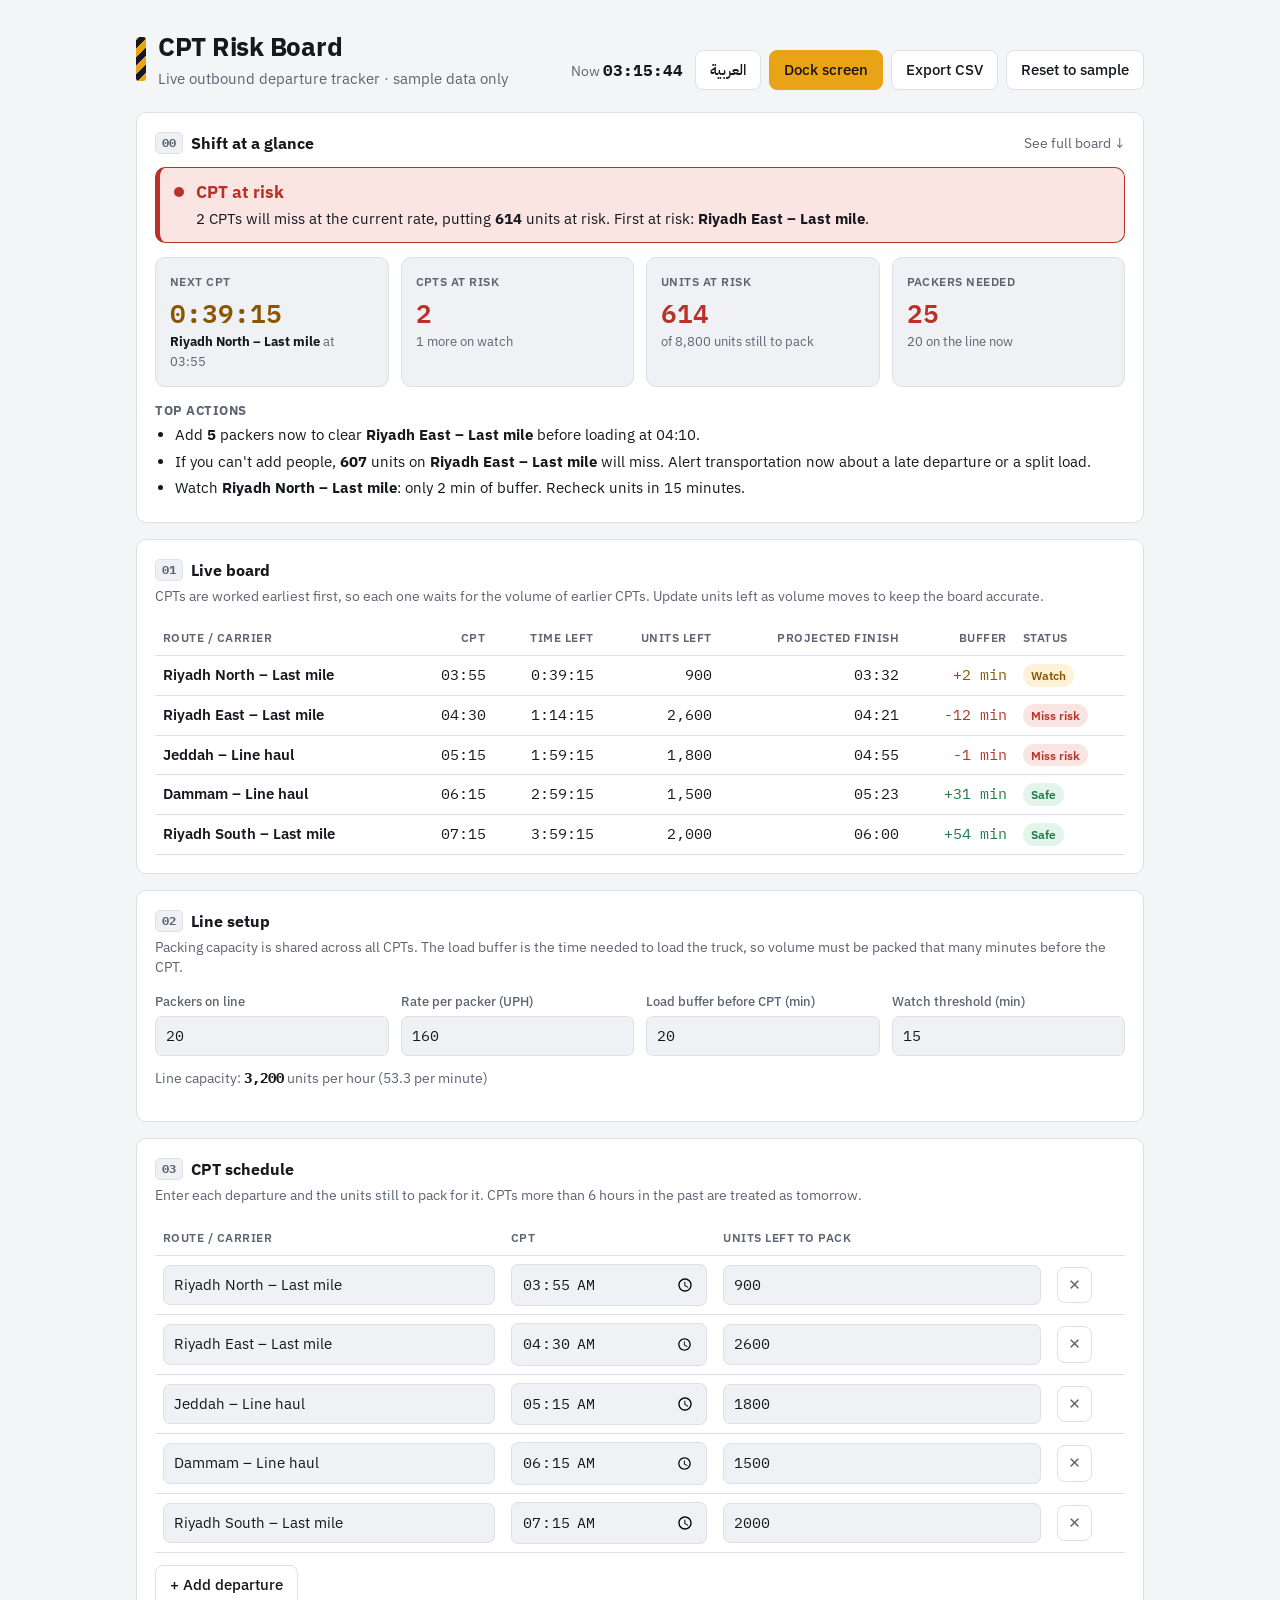
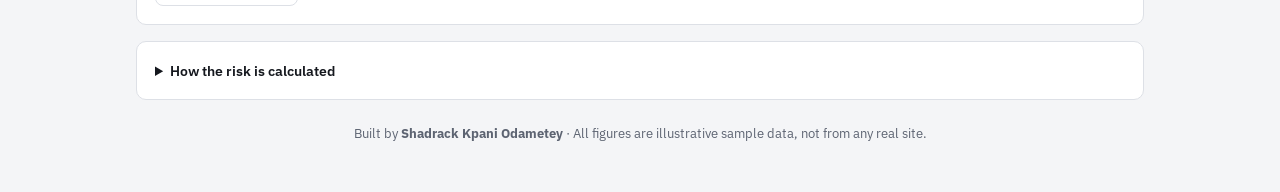
==== index.html @ 5090c0c6 "first commit" ====
<!doctype html>
<html lang="en" dir="ltr">
<head>
<meta charset="utf-8">
<meta name="viewport" content="width=device-width, initial-scale=1">
<title>CPT Risk Board</title>
<meta name="description" content="Live outbound departure tracker in English and Arabic: shows which CPTs (critical pull times) will be met at the current pack rate, how many units are at risk, and how many packers are needed.">
<link rel="preconnect" href="https://fonts.googleapis.com">
<link rel="preconnect" href="https://fonts.gstatic.com" crossorigin>
<link href="https://fonts.googleapis.com/css2?family=IBM+Plex+Mono:wght@500;600&family=IBM+Plex+Sans:wght@400;500;600;700&family=IBM+Plex+Sans+Arabic:wght@400;500;600;700&display=swap" rel="stylesheet">
<link rel="stylesheet" href="css/style.css">
</head>
<body>
<div class="wrap" id="main">
  <header>
    <div class="brand">
      <div class="stripe" aria-hidden="true"></div>
      <div>
        <h1 data-i18n="title">CPT Risk Board</h1>
        <p class="sub"><span data-i18n="subtitle">Live outbound departure tracker · sample data only</span></p>
      </div>
    </div>
    <div class="actions">
      <div class="clock" aria-live="off"><span data-i18n="clockLabel">Now</span> <b id="clock">--:--:--</b></div>
      <button id="langBtn" class="lang" lang="ar">العربية</button>
      <button id="dockBtn" class="primary" data-i18n="dock">Dock screen</button>
      <button id="exportCsv" data-i18n="exportCsv">Export CSV</button>
      <button id="resetBtn" data-i18n="reset">Reset to sample</button>
    </div>
  </header>

  <section class="overview">
    <div class="ov-head">
      <h2><span class="num">00</span><span data-i18n="s0">Shift at a glance</span></h2>
      <a href="#board" class="see-plan" data-i18n="seeBoard">See full board ↓</a>
    </div>
    <div class="verdict" id="verdict"></div>
    <div class="cards" id="cards"></div>
    <div class="actions-box" id="topActions"></div>
  </section>

  <section id="board">
    <h2><span class="num">01</span><span data-i18n="s1">Live board</span></h2>
    <p class="hint" data-i18n="s1hint">CPTs are worked earliest first.</p>
    <div class="table-scroll">
      <table>
        <thead><tr>
          <th data-i18n="thRoute">Route / carrier</th>
          <th class="n" data-i18n="thCpt">CPT</th>
          <th class="n" data-i18n="thLeft">Time left</th>
          <th class="n" data-i18n="thUnits">Units left</th>
          <th class="n" data-i18n="thFinish">Projected finish</th>
          <th class="n" data-i18n="thBuffer">Buffer</th>
          <th data-i18n="thStatus">Status</th>
        </tr></thead>
        <tbody id="boardRows"></tbody>
      </table>
    </div>
  </section>

  <section>
    <h2><span class="num">02</span><span data-i18n="s2">Line setup</span></h2>
    <p class="hint" data-i18n="s2hint">Packing capacity shared across all CPTs.</p>
    <div class="grid">
      <div><label for="packers" data-i18n="packers">Packers on line</label><input id="packers" type="number" min="0" step="1"></div>
      <div><label for="rate" data-i18n="rate">Rate per packer (UPH)</label><input id="rate" type="number" min="0" step="5"></div>
      <div><label for="loadBuf" data-i18n="loadBuf">Load buffer before CPT (min)</label><input id="loadBuf" type="number" min="0" step="5"></div>
      <div><label for="watchMin" data-i18n="watchMin">Watch threshold (min)</label><input id="watchMin" type="number" min="0" step="5"></div>
    </div>
    <p class="derived" id="capLine"></p>
  </section>

  <section>
    <h2><span class="num">03</span><span data-i18n="s3">CPT schedule</span></h2>
    <p class="hint" data-i18n="s3hint">Enter each departure and the units still to pack for it.</p>
    <div class="table-scroll">
      <table class="edit">
        <thead><tr><th data-i18n="thRoute">Route / carrier</th><th data-i18n="thCpt">CPT</th><th data-i18n="thUnitsEdit">Units left to pack</th><th></th></tr></thead>
        <tbody id="schedRows"></tbody>
      </table>
    </div>
    <button id="addCpt" class="add" data-i18n="addCpt">+ Add departure</button>
  </section>

  <section>
    <details>
      <summary data-i18n="howTitle">How the risk is calculated</summary>
      <ol data-i18n-html="howList"></ol>
    </details>
  </section>

  <footer><span data-i18n="builtBy">Built by</span> <b class="author">Shadrack Kpani Odametey</b> · <span data-i18n="footerNote">All figures are illustrative sample data, not from any real site.</span></footer>
</div>

<div id="dock" class="dock" hidden>
  <div class="dock-head">
    <div class="dock-title"><span class="stripe" aria-hidden="true"></span><span data-i18n="title">CPT Risk Board</span></div>
    <div class="dock-summary" id="dockSummary"></div>
    <div class="dock-clock" id="dockClock">--:--</div>
    <button id="exitDock" data-i18n="exitDock">Exit dock screen</button>
  </div>
  <div class="tiles" id="tiles"></div>
</div>

<script src="js/i18n.js" defer></script>
<script src="js/app.js" defer></script>
</body>
</html>
---- css/style.css ----
:root{
  --bg:#f4f5f7; --surface:#ffffff; --surface-2:#f0f1f4; --text:#15181e; --muted:#5d6472; --border:#dde0e6;
  --accent:#e8a317; --accent-ink:#1a1300;
  --ok:#1f7a45; --ok-bg:#e3f4ea; --warn:#8a5700; --warn-bg:#fdf1d8; --bad:#b8322a; --bad-bg:#fbe5e3;
  --radius:10px;
}
@media (prefers-color-scheme: dark){
  :root:not([data-theme="light"]){
    --bg:#0f1115; --surface:#171a21; --surface-2:#1e222b; --text:#e8eaef; --muted:#9aa1ae; --border:#2a2f3a;
    --accent:#f2b230; --accent-ink:#1a1300;
    --ok:#4cc27f; --ok-bg:#15301f; --warn:#f2b230; --warn-bg:#352a10; --bad:#ff6b5e; --bad-bg:#3a1a17;
  }
}
:root[data-theme="dark"]{
  --bg:#0f1115; --surface:#171a21; --surface-2:#1e222b; --text:#e8eaef; --muted:#9aa1ae; --border:#2a2f3a;
  --accent:#f2b230; --accent-ink:#1a1300;
  --ok:#4cc27f; --ok-bg:#15301f; --warn:#f2b230; --warn-bg:#352a10; --bad:#ff6b5e; --bad-bg:#3a1a17;
}
*{box-sizing:border-box}
html,body{margin:0}
body{background:var(--bg);color:var(--text);font-family:"IBM Plex Sans",system-ui,-apple-system,"Segoe UI",sans-serif;font-size:15px;line-height:1.5}
.wrap{max-width:1040px;margin:0 auto;padding:28px 16px 48px}
header{display:flex;flex-wrap:wrap;gap:12px;align-items:flex-end;justify-content:space-between;margin-bottom:22px}
.brand{display:flex;gap:12px;align-items:center}
.stripe{display:inline-block;flex:none;width:10px;height:44px;border-radius:3px;background:repeating-linear-gradient(-45deg,var(--accent) 0 6px,var(--text) 6px 12px)}
h1{font-size:1.6rem;margin:0;letter-spacing:-.01em}
.sub{color:var(--muted);margin:2px 0 0;font-size:.92rem}
.actions{display:flex;gap:8px;flex-wrap:wrap;align-items:center}
.clock{font-size:.86rem;color:var(--muted);padding-inline-end:4px}
.clock b{font-family:"IBM Plex Mono",monospace;color:var(--text);font-size:1rem}
button{font:inherit;cursor:pointer;border-radius:8px;border:1px solid var(--border);background:var(--surface);color:var(--text);padding:8px 14px;font-weight:500}
button:hover{border-color:var(--muted)}
button.primary{background:var(--accent);color:var(--accent-ink);border-color:var(--accent)}
button:focus-visible,input:focus-visible,a:focus-visible{outline:2px solid var(--accent);outline-offset:2px}
section{background:var(--surface);border:1px solid var(--border);border-radius:var(--radius);padding:18px;margin-bottom:16px}
h2{font-size:1rem;margin:0 0 4px;display:flex;align-items:center;gap:8px}
h2 .num{font-family:"IBM Plex Mono",monospace;font-size:.75rem;background:var(--surface-2);border:1px solid var(--border);border-radius:5px;padding:1px 6px;color:var(--muted)}
.hint{color:var(--muted);font-size:.86rem;margin:0 0 14px}
.grid{display:grid;grid-template-columns:repeat(auto-fit,minmax(180px,1fr));gap:12px}
label{display:block;font-size:.82rem;color:var(--muted);margin-bottom:4px;font-weight:500}
input{width:100%;font:inherit;font-family:"IBM Plex Mono",monospace;color:var(--text);background:var(--surface-2);border:1px solid var(--border);border-radius:7px;padding:8px 10px}
input[type=text]{font-family:"IBM Plex Sans",sans-serif}
input[type=number],input[type=time]{direction:ltr}
.derived{margin-top:12px;font-size:.88rem;color:var(--muted)}
.derived b{color:var(--text);font-family:"IBM Plex Mono",monospace}
.table-scroll{overflow-x:auto;-webkit-overflow-scrolling:touch}
table{width:100%;border-collapse:collapse;min-width:640px}
table.edit{min-width:520px}
th,td{text-align:start;padding:8px;border-bottom:1px solid var(--border);vertical-align:middle}
th{font-size:.78rem;text-transform:uppercase;letter-spacing:.04em;color:var(--muted);font-weight:600}
td.n,th.n{text-align:end}
td.n{font-family:"IBM Plex Mono",monospace;white-space:nowrap}
td.route{font-weight:600}
tr.past td{color:var(--muted)}
tr.past td.route{font-weight:500}
.icon-btn{padding:6px 10px;color:var(--muted)}
.add{margin-top:12px}
.pos{color:var(--ok)} .neg{color:var(--bad)} .tight{color:var(--warn)}

/* Badges */
.badge{display:inline-block;font-size:.78rem;font-weight:600;padding:2px 8px;border-radius:999px;white-space:nowrap}
.badge.ok{background:var(--ok-bg);color:var(--ok)} .badge.warn{background:var(--warn-bg);color:var(--warn)} .badge.bad{background:var(--bad-bg);color:var(--bad)}
.badge.muted{background:var(--surface-2);color:var(--muted);border:1px solid var(--border)}

/* Shift at a glance */
.ov-head{display:flex;justify-content:space-between;align-items:center;gap:12px;margin-bottom:12px}
.ov-head h2{margin:0}
.see-plan{color:var(--muted);font-size:.86rem;text-decoration:none;white-space:nowrap}
.see-plan:hover{color:var(--text);text-decoration:underline}
.verdict{display:flex;gap:12px;align-items:flex-start;border-radius:var(--radius);padding:12px 14px;margin-bottom:14px;border:1px solid var(--border);background:var(--surface-2);border-inline-start:5px solid var(--muted)}
.verdict .dot{flex:none;width:10px;height:10px;border-radius:50%;margin-top:7px;background:var(--muted)}
.verdict .vt{font-weight:700;font-size:1.05rem}
.verdict p{margin:2px 0 0}
.verdict .warn-line{margin-top:6px;color:var(--bad);font-size:.88rem}
.verdict.ok{background:var(--ok-bg);border-color:var(--ok)} .verdict.ok .dot{background:var(--ok)} .verdict.ok .vt{color:var(--ok)}
.verdict.warn{background:var(--warn-bg);border-color:var(--warn)} .verdict.warn .dot{background:var(--warn)} .verdict.warn .vt{color:var(--warn)}
.verdict.bad{background:var(--bad-bg);border-color:var(--bad)} .verdict.bad .dot{background:var(--bad)} .verdict.bad .vt{color:var(--bad)}
.cards{display:grid;grid-template-columns:repeat(auto-fit,minmax(200px,1fr));gap:12px}
.card{background:var(--surface-2);border:1px solid var(--border);border-radius:var(--radius);padding:14px}
.card .k{font-size:.78rem;color:var(--muted);text-transform:uppercase;letter-spacing:.04em;font-weight:600}
.card .v{font-family:"IBM Plex Mono",monospace;font-size:1.6rem;font-weight:600;margin-top:2px}
.card .s{font-size:.84rem;color:var(--muted)}
.card .s b{color:var(--text)}
.card.ok .v{color:var(--ok)} .card.bad .v{color:var(--bad)} .card.warn .v{color:var(--warn)}
.actions-box{margin-top:14px}
.actions-box:empty{display:none}
.actions-box h3{font-size:.82rem;text-transform:uppercase;letter-spacing:.04em;color:var(--muted);margin:0 0 4px}
.actions-box ul{margin:0;padding-inline-start:20px} .actions-box li{margin:4px 0}

details{font-size:.9rem}
summary{cursor:pointer;font-weight:600}
details ol{padding-inline-start:20px} details li{margin:6px 0}
footer{color:var(--muted);font-size:.82rem;text-align:center;margin-top:24px}

/* Dock screen: large tiles for a wall TV */
.dock{position:fixed;inset:0;z-index:10;background:var(--bg);overflow:auto;padding:20px}
.dock[hidden]{display:none}
body.docked{overflow:hidden}
body.docked #main{display:none}
.dock-head{display:flex;flex-wrap:wrap;align-items:center;gap:16px;margin-bottom:18px}
.dock-title{display:flex;align-items:center;gap:10px;font-size:1.4rem;font-weight:700}
.dock-title .stripe{height:32px;width:8px}
.dock-summary{flex:1;font-size:1.05rem;color:var(--muted)}
.dock-summary b{color:var(--text)}
.dock-clock{font-family:"IBM Plex Mono",monospace;font-size:2.2rem;font-weight:600}
.tiles{display:grid;grid-template-columns:repeat(auto-fill,minmax(280px,1fr));gap:16px}
.tile{border-radius:14px;padding:18px 20px;background:var(--surface);border:2px solid var(--border);border-inline-start-width:10px}
.tile .t-top{display:flex;justify-content:space-between;align-items:baseline;gap:10px}
.tile .t-name{font-size:1.25rem;font-weight:700;line-height:1.25}
.tile .t-cpt{font-family:"IBM Plex Mono",monospace;font-size:1.1rem;color:var(--muted)}
.tile .t-count{font-family:"IBM Plex Mono",monospace;font-size:3rem;font-weight:600;line-height:1.1;margin:10px 0 6px}
.tile .t-meta{display:flex;justify-content:space-between;gap:10px;font-size:1rem;color:var(--muted)}
.tile .t-meta b{color:var(--text);font-family:"IBM Plex Mono",monospace}
.tile .badge{font-size:1rem;padding:4px 12px;margin-top:10px}
.tile.ok{border-color:var(--ok)} .tile.warn{border-color:var(--warn)} .tile.bad{border-color:var(--bad);background:var(--bad-bg)}
.tile.bad .t-count{color:var(--bad)}
.tile.muted{opacity:.6}
.tile.bad .badge.bad{background:var(--bad);color:#fff}
.tile .t-meta b.neg{color:var(--bad)} .tile .t-meta b.tight{color:var(--warn)} .tile .t-meta b.pos{color:var(--ok)}

/* Arabic / right-to-left */
html[lang="ar"] body,html[lang="ar"] input[type=text]{font-family:"IBM Plex Sans Arabic","IBM Plex Sans",system-ui,"Segoe UI",Tahoma,sans-serif}
html[lang="ar"] th,html[lang="ar"] .card .k,html[lang="ar"] .actions-box h3{text-transform:none;letter-spacing:0}
html[lang="ar"] h1{letter-spacing:0}
html[lang="ar"] body{line-height:1.7}
html[dir="rtl"] input[type=number],html[dir="rtl"] input[type=time]{text-align:right}
.lang{font-family:"IBM Plex Sans Arabic","IBM Plex Sans",sans-serif}
html[lang="ar"] .lang{font-family:"IBM Plex Sans",sans-serif}

@media (max-width:600px){
  .dock-clock{font-size:1.6rem}
  .tile .t-count{font-size:2.4rem}
}
@media print{
  .actions,.add,.icon-btn,footer,.see-plan{display:none}
  body{background:#fff;color:#000}
  section{break-inside:avoid}
}
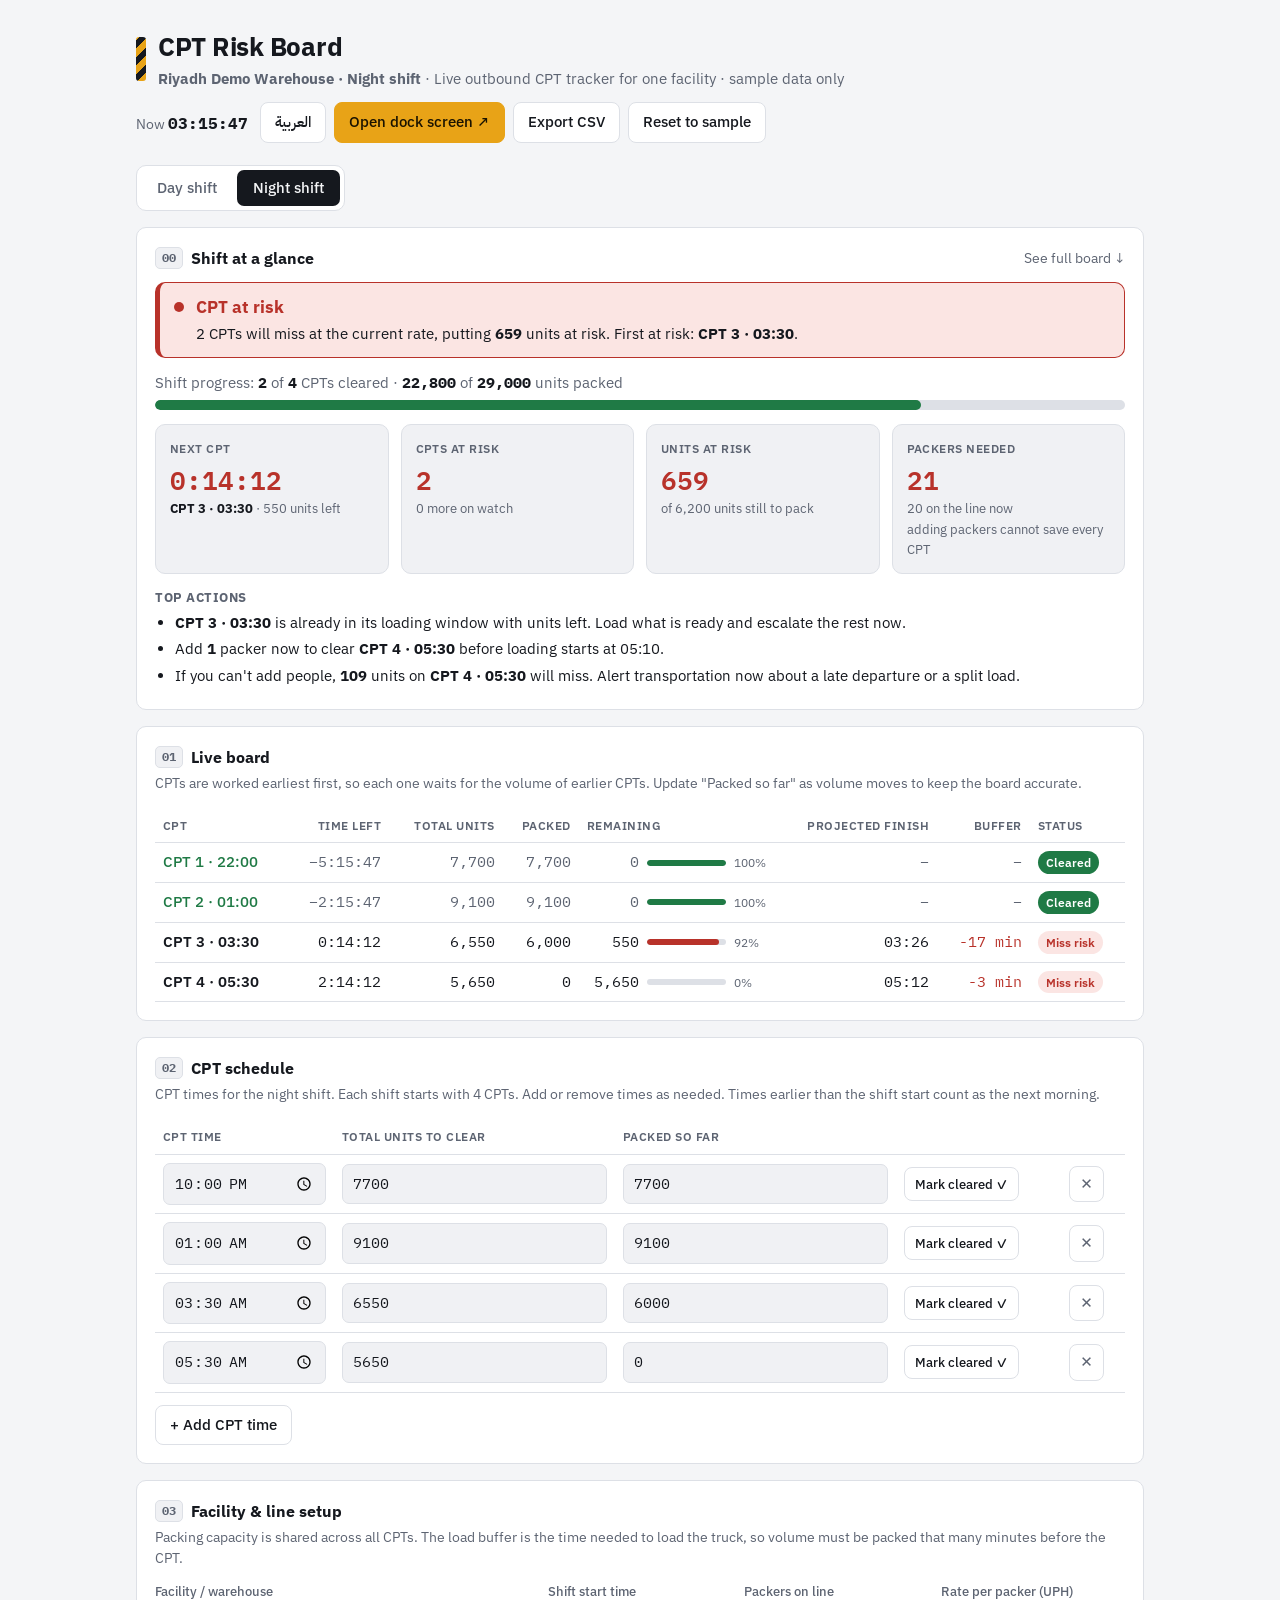
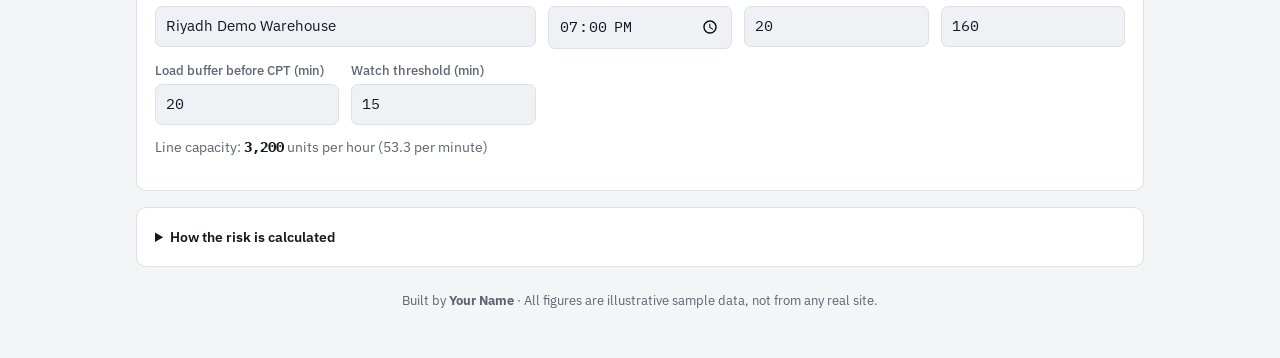
==== commit 76e1f42b: "added new changes" ====
--- a/index.html
+++ b/index.html
@@ -4,7 +4,7 @@
 <meta charset="utf-8">
 <meta name="viewport" content="width=device-width, initial-scale=1">
 <title>CPT Risk Board</title>
-<meta name="description" content="Live outbound departure tracker in English and Arabic: shows which CPTs (critical pull times) will be met at the current pack rate, how many units are at risk, and how many packers are needed.">
+<meta name="description" content="Live outbound CPT tracker for one warehouse, in English and Arabic: day and night shifts, units to clear per CPT, risk at the current pack rate, packers needed, and a dock screen that celebrates every cleared CPT.">
 <link rel="preconnect" href="https://fonts.googleapis.com">
 <link rel="preconnect" href="https://fonts.gstatic.com" crossorigin>
 <link href="https://fonts.googleapis.com/css2?family=IBM+Plex+Mono:wght@500;600&family=IBM+Plex+Sans:wght@400;500;600;700&family=IBM+Plex+Sans+Arabic:wght@400;500;600;700&display=swap" rel="stylesheet">
@@ -17,17 +17,22 @@
       <div class="stripe" aria-hidden="true"></div>
       <div>
         <h1 data-i18n="title">CPT Risk Board</h1>
-        <p class="sub"><span data-i18n="subtitle">Live outbound departure tracker · sample data only</span></p>
+        <p class="sub"><b id="facilityName"></b> · <span data-i18n="subtitle">Live outbound CPT tracker</span></p>
       </div>
     </div>
     <div class="actions">
-      <div class="clock" aria-live="off"><span data-i18n="clockLabel">Now</span> <b id="clock">--:--:--</b></div>
+      <div class="clock"><span data-i18n="clockLabel">Now</span> <b id="clock">--:--:--</b></div>
       <button id="langBtn" class="lang" lang="ar">العربية</button>
-      <button id="dockBtn" class="primary" data-i18n="dock">Dock screen</button>
+      <a id="dockLink" class="btn primary" href="dock.html" target="_blank" rel="noopener" data-i18n="dock">Open dock screen ↗</a>
       <button id="exportCsv" data-i18n="exportCsv">Export CSV</button>
       <button id="resetBtn" data-i18n="reset">Reset to sample</button>
     </div>
   </header>
+
+  <div class="shift-tabs" role="tablist">
+    <button role="tab" data-shift="day" data-i18n="shiftDay">Day shift</button>
+    <button role="tab" data-shift="night" data-i18n="shiftNight">Night shift</button>
+  </div>
 
   <section class="overview">
     <div class="ov-head">
@@ -35,20 +40,22 @@
       <a href="#board" class="see-plan" data-i18n="seeBoard">See full board ↓</a>
     </div>
     <div class="verdict" id="verdict"></div>
+    <div class="progress-line" id="progressLine"></div>
     <div class="cards" id="cards"></div>
     <div class="actions-box" id="topActions"></div>
   </section>
 
   <section id="board">
     <h2><span class="num">01</span><span data-i18n="s1">Live board</span></h2>
-    <p class="hint" data-i18n="s1hint">CPTs are worked earliest first.</p>
+    <p class="hint" data-i18n="s1hint"></p>
     <div class="table-scroll">
       <table>
         <thead><tr>
-          <th data-i18n="thRoute">Route / carrier</th>
-          <th class="n" data-i18n="thCpt">CPT</th>
+          <th data-i18n="thCpt">CPT</th>
           <th class="n" data-i18n="thLeft">Time left</th>
-          <th class="n" data-i18n="thUnits">Units left</th>
+          <th class="n" data-i18n="thTotal">Total units</th>
+          <th class="n" data-i18n="thPacked">Packed</th>
+          <th data-i18n="thRemain">Remaining</th>
           <th class="n" data-i18n="thFinish">Projected finish</th>
           <th class="n" data-i18n="thBuffer">Buffer</th>
           <th data-i18n="thStatus">Status</th>
@@ -59,9 +66,23 @@
   </section>
 
   <section>
-    <h2><span class="num">02</span><span data-i18n="s2">Line setup</span></h2>
-    <p class="hint" data-i18n="s2hint">Packing capacity shared across all CPTs.</p>
+    <h2><span class="num">02</span><span data-i18n="s3">CPT schedule</span></h2>
+    <p class="hint" id="schedHint"></p>
+    <div class="table-scroll">
+      <table class="edit">
+        <thead><tr><th data-i18n="thTime">CPT time</th><th data-i18n="thTotalEdit">Total units to clear</th><th data-i18n="thPackedEdit">Packed so far</th><th></th><th></th></tr></thead>
+        <tbody id="schedRows"></tbody>
+      </table>
+    </div>
+    <button id="addCpt" class="add" data-i18n="addCpt">+ Add CPT time</button>
+  </section>
+
+  <section>
+    <h2><span class="num">03</span><span data-i18n="s2">Facility & line setup</span></h2>
+    <p class="hint" data-i18n="s2hint"></p>
     <div class="grid">
+      <div class="wide"><label for="facility" data-i18n="facility">Facility / warehouse</label><input id="facility" type="text" dir="auto"></div>
+      <div><label for="shiftStart" data-i18n="shiftStart">Shift start time</label><input id="shiftStart" type="time"></div>
       <div><label for="packers" data-i18n="packers">Packers on line</label><input id="packers" type="number" min="0" step="1"></div>
       <div><label for="rate" data-i18n="rate">Rate per packer (UPH)</label><input id="rate" type="number" min="0" step="5"></div>
       <div><label for="loadBuf" data-i18n="loadBuf">Load buffer before CPT (min)</label><input id="loadBuf" type="number" min="0" step="5"></div>
@@ -71,38 +92,18 @@
   </section>
 
   <section>
-    <h2><span class="num">03</span><span data-i18n="s3">CPT schedule</span></h2>
-    <p class="hint" data-i18n="s3hint">Enter each departure and the units still to pack for it.</p>
-    <div class="table-scroll">
-      <table class="edit">
-        <thead><tr><th data-i18n="thRoute">Route / carrier</th><th data-i18n="thCpt">CPT</th><th data-i18n="thUnitsEdit">Units left to pack</th><th></th></tr></thead>
-        <tbody id="schedRows"></tbody>
-      </table>
-    </div>
-    <button id="addCpt" class="add" data-i18n="addCpt">+ Add departure</button>
-  </section>
-
-  <section>
     <details>
       <summary data-i18n="howTitle">How the risk is calculated</summary>
       <ol data-i18n-html="howList"></ol>
     </details>
   </section>
 
-  <footer><span data-i18n="builtBy">Built by</span> <b class="author">Shadrack Kpani Odametey</b> · <span data-i18n="footerNote">All figures are illustrative sample data, not from any real site.</span></footer>
-</div>
-
-<div id="dock" class="dock" hidden>
-  <div class="dock-head">
-    <div class="dock-title"><span class="stripe" aria-hidden="true"></span><span data-i18n="title">CPT Risk Board</span></div>
-    <div class="dock-summary" id="dockSummary"></div>
-    <div class="dock-clock" id="dockClock">--:--</div>
-    <button id="exitDock" data-i18n="exitDock">Exit dock screen</button>
-  </div>
-  <div class="tiles" id="tiles"></div>
+  <footer><span data-i18n="builtBy">Built by</span> <b class="author">Your Name</b> · <span data-i18n="footerNote">All figures are illustrative sample data, not from any real site.</span></footer>
 </div>
 
 <script src="js/i18n.js" defer></script>
+<script src="js/core.js" defer></script>
+<script src="js/celebrate.js" defer></script>
 <script src="js/app.js" defer></script>
 </body>
 </html>
--- a/css/style.css
+++ b/css/style.css
@@ -45,7 +45,7 @@
 .derived b{color:var(--text);font-family:"IBM Plex Mono",monospace}
 .table-scroll{overflow-x:auto;-webkit-overflow-scrolling:touch}
 table{width:100%;border-collapse:collapse;min-width:640px}
-table.edit{min-width:520px}
+table.edit{min-width:560px}
 th,td{text-align:start;padding:8px;border-bottom:1px solid var(--border);vertical-align:middle}
 th{font-size:.78rem;text-transform:uppercase;letter-spacing:.04em;color:var(--muted);font-weight:600}
 td.n,th.n{text-align:end}
@@ -92,31 +92,78 @@
 details ol{padding-inline-start:20px} details li{margin:6px 0}
 footer{color:var(--muted);font-size:.82rem;text-align:center;margin-top:24px}
 
-/* Dock screen: large tiles for a wall TV */
-.dock{position:fixed;inset:0;z-index:10;background:var(--bg);overflow:auto;padding:20px}
-.dock[hidden]{display:none}
-body.docked{overflow:hidden}
-body.docked #main{display:none}
-.dock-head{display:flex;flex-wrap:wrap;align-items:center;gap:16px;margin-bottom:18px}
-.dock-title{display:flex;align-items:center;gap:10px;font-size:1.4rem;font-weight:700}
-.dock-title .stripe{height:32px;width:8px}
-.dock-summary{flex:1;font-size:1.05rem;color:var(--muted)}
+/* Links styled as buttons */
+.btn{display:inline-block;font:inherit;font-weight:500;text-decoration:none;cursor:pointer;border-radius:8px;border:1px solid var(--border);background:var(--surface);color:var(--text);padding:8px 14px}
+.btn:hover{border-color:var(--muted)}
+.btn.primary{background:var(--accent);color:var(--accent-ink);border-color:var(--accent)}
+button.small{padding:6px 10px;font-size:.84rem;white-space:nowrap}
+.grid .wide{grid-column:span 2}
+@media (max-width:600px){ .grid .wide{grid-column:auto} }
+
+/* Day / night shift tabs */
+.shift-tabs{display:inline-flex;gap:4px;padding:4px;margin-bottom:16px;background:var(--surface);border:1px solid var(--border);border-radius:10px}
+.shift-tabs button{border:none;background:transparent;padding:7px 16px;border-radius:7px;color:var(--muted)}
+.shift-tabs button.active{background:var(--text);color:var(--bg)}
+
+/* Progress bars */
+.bar{display:block;height:8px;border-radius:999px;background:var(--border);overflow:hidden}
+.bar > span{display:block;height:100%;border-radius:999px;background:var(--muted);transition:width .4s ease}
+.bar.ok > span,.bar.done > span{background:var(--ok)} .bar.warn > span{background:var(--warn)} .bar.bad > span{background:var(--bad)}
+.bar.big{height:10px}
+.progress-line{margin:0 0 14px;font-size:.92rem;color:var(--muted)}
+.progress-line b{color:var(--text);font-family:"IBM Plex Mono",monospace}
+.progress-line .bar{margin-top:6px}
+.rem{display:flex;align-items:center;gap:8px;min-width:150px}
+.rem-n{font-family:"IBM Plex Mono",monospace;min-width:52px;text-align:end}
+.rem .bar{flex:1;min-width:50px;height:6px}
+.rem-p{font-size:.78rem;color:var(--muted);min-width:34px}
+tr.is-cleared td.route{color:var(--ok)}
+.badge.done{background:var(--ok);color:#fff}
+
+/* Dock screen page (opens in its own tab, built for a wall TV) */
+body.dock-page{padding:20px 24px 32px;min-height:100vh}
+.dock-head{display:flex;flex-wrap:wrap;align-items:center;gap:16px 24px;margin-bottom:14px}
+.dock-title{display:flex;align-items:center;gap:12px;flex:1;min-width:240px}
+.dock-title .stripe{height:46px;width:10px}
+.dock-facility{font-size:1.6rem;font-weight:700;line-height:1.2}
+.dock-sub{color:var(--muted);font-size:.95rem}
+.dock-clock{font-family:"IBM Plex Mono",monospace;font-size:2.6rem;font-weight:600}
+.dock-controls{display:flex;gap:8px;flex-wrap:wrap}
+.dock-strip{margin-bottom:18px}
+.dock-summary{font-size:1.2rem;color:var(--muted);margin-bottom:8px}
 .dock-summary b{color:var(--text)}
-.dock-clock{font-family:"IBM Plex Mono",monospace;font-size:2.2rem;font-weight:600}
-.tiles{display:grid;grid-template-columns:repeat(auto-fill,minmax(280px,1fr));gap:16px}
-.tile{border-radius:14px;padding:18px 20px;background:var(--surface);border:2px solid var(--border);border-inline-start-width:10px}
-.tile .t-top{display:flex;justify-content:space-between;align-items:baseline;gap:10px}
-.tile .t-name{font-size:1.25rem;font-weight:700;line-height:1.25}
-.tile .t-cpt{font-family:"IBM Plex Mono",monospace;font-size:1.1rem;color:var(--muted)}
-.tile .t-count{font-family:"IBM Plex Mono",monospace;font-size:3rem;font-weight:600;line-height:1.1;margin:10px 0 6px}
-.tile .t-meta{display:flex;justify-content:space-between;gap:10px;font-size:1rem;color:var(--muted)}
+.dock-empty{font-size:1.2rem;color:var(--muted)}
+.tiles{display:grid;grid-template-columns:repeat(auto-fill,minmax(300px,1fr));gap:18px}
+.tile{border-radius:16px;padding:20px 22px;background:var(--surface);border:2px solid var(--border);border-inline-start-width:12px;transition:background .3s}
+.tile .t-top{display:flex;justify-content:space-between;align-items:center;gap:10px}
+.tile .t-name{font-size:1.5rem;font-weight:700;line-height:1.25}
+.tile .t-count{font-family:"IBM Plex Mono",monospace;font-size:3.6rem;font-weight:600;line-height:1.1;margin:14px 0 12px}
+.tile .t-done{font-family:inherit;font-size:2.6rem;color:var(--ok)}
+.tile .bar{height:12px;margin-bottom:10px}
+.tile .t-meta{display:flex;justify-content:space-between;gap:10px;flex-wrap:wrap;font-size:1.05rem;color:var(--muted)}
 .tile .t-meta b{color:var(--text);font-family:"IBM Plex Mono",monospace}
-.tile .badge{font-size:1rem;padding:4px 12px;margin-top:10px}
+.tile .badge{font-size:1rem;padding:4px 12px}
 .tile.ok{border-color:var(--ok)} .tile.warn{border-color:var(--warn)} .tile.bad{border-color:var(--bad);background:var(--bad-bg)}
+.tile.done{border-color:var(--ok);background:var(--ok-bg)}
 .tile.bad .t-count{color:var(--bad)}
-.tile.muted{opacity:.6}
+.tile.muted,.tile.past{opacity:.6}
 .tile.bad .badge.bad{background:var(--bad);color:#fff}
 .tile .t-meta b.neg{color:var(--bad)} .tile .t-meta b.tight{color:var(--warn)} .tile .t-meta b.pos{color:var(--ok)}
+
+/* Celebration */
+.confetti-canvas{position:fixed;inset:0;width:100%;height:100%;pointer-events:none;z-index:60}
+.congrats{position:fixed;inset:0;z-index:55;display:flex;align-items:center;justify-content:center;padding:16px;background:rgba(10,12,16,.35);opacity:0;pointer-events:none;transition:opacity .3s}
+.congrats.show{opacity:1;pointer-events:auto;cursor:pointer}
+.congrats-card{background:var(--surface);color:var(--text);border:3px solid var(--ok);border-radius:20px;padding:28px 36px;text-align:center;max-width:560px;box-shadow:0 20px 60px rgba(0,0,0,.25);transform:scale(.85);transition:transform .35s cubic-bezier(.2,1.4,.4,1)}
+.congrats.show .congrats-card{transform:scale(1)}
+.congrats-emoji{font-size:3.4rem;line-height:1}
+.congrats-title{font-size:2rem;font-weight:700;color:var(--ok);margin:8px 0 6px}
+.congrats-card p{margin:4px 0;font-size:1.15rem}
+body.dock-page .congrats-card{max-width:760px;padding:40px 56px}
+body.dock-page .congrats-title{font-size:3rem}
+body.dock-page .congrats-card p{font-size:1.5rem}
+body.dock-page .congrats-emoji{font-size:5rem}
+@media (prefers-reduced-motion: reduce){ .congrats-card{transition:none;transform:none} }
 
 /* Arabic / right-to-left */
 html[lang="ar"] body,html[lang="ar"] input[type=text]{font-family:"IBM Plex Sans Arabic","IBM Plex Sans",system-ui,"Segoe UI",Tahoma,sans-serif}
@@ -128,8 +175,10 @@
 html[lang="ar"] .lang{font-family:"IBM Plex Sans",sans-serif}
 
 @media (max-width:600px){
-  .dock-clock{font-size:1.6rem}
-  .tile .t-count{font-size:2.4rem}
+  body.dock-page{padding:16px}
+  .dock-clock{font-size:1.8rem}
+  .tile .t-count{font-size:2.6rem}
+  .congrats-title,body.dock-page .congrats-title{font-size:1.6rem}
 }
 @media print{
   .actions,.add,.icon-btn,footer,.see-plan{display:none}
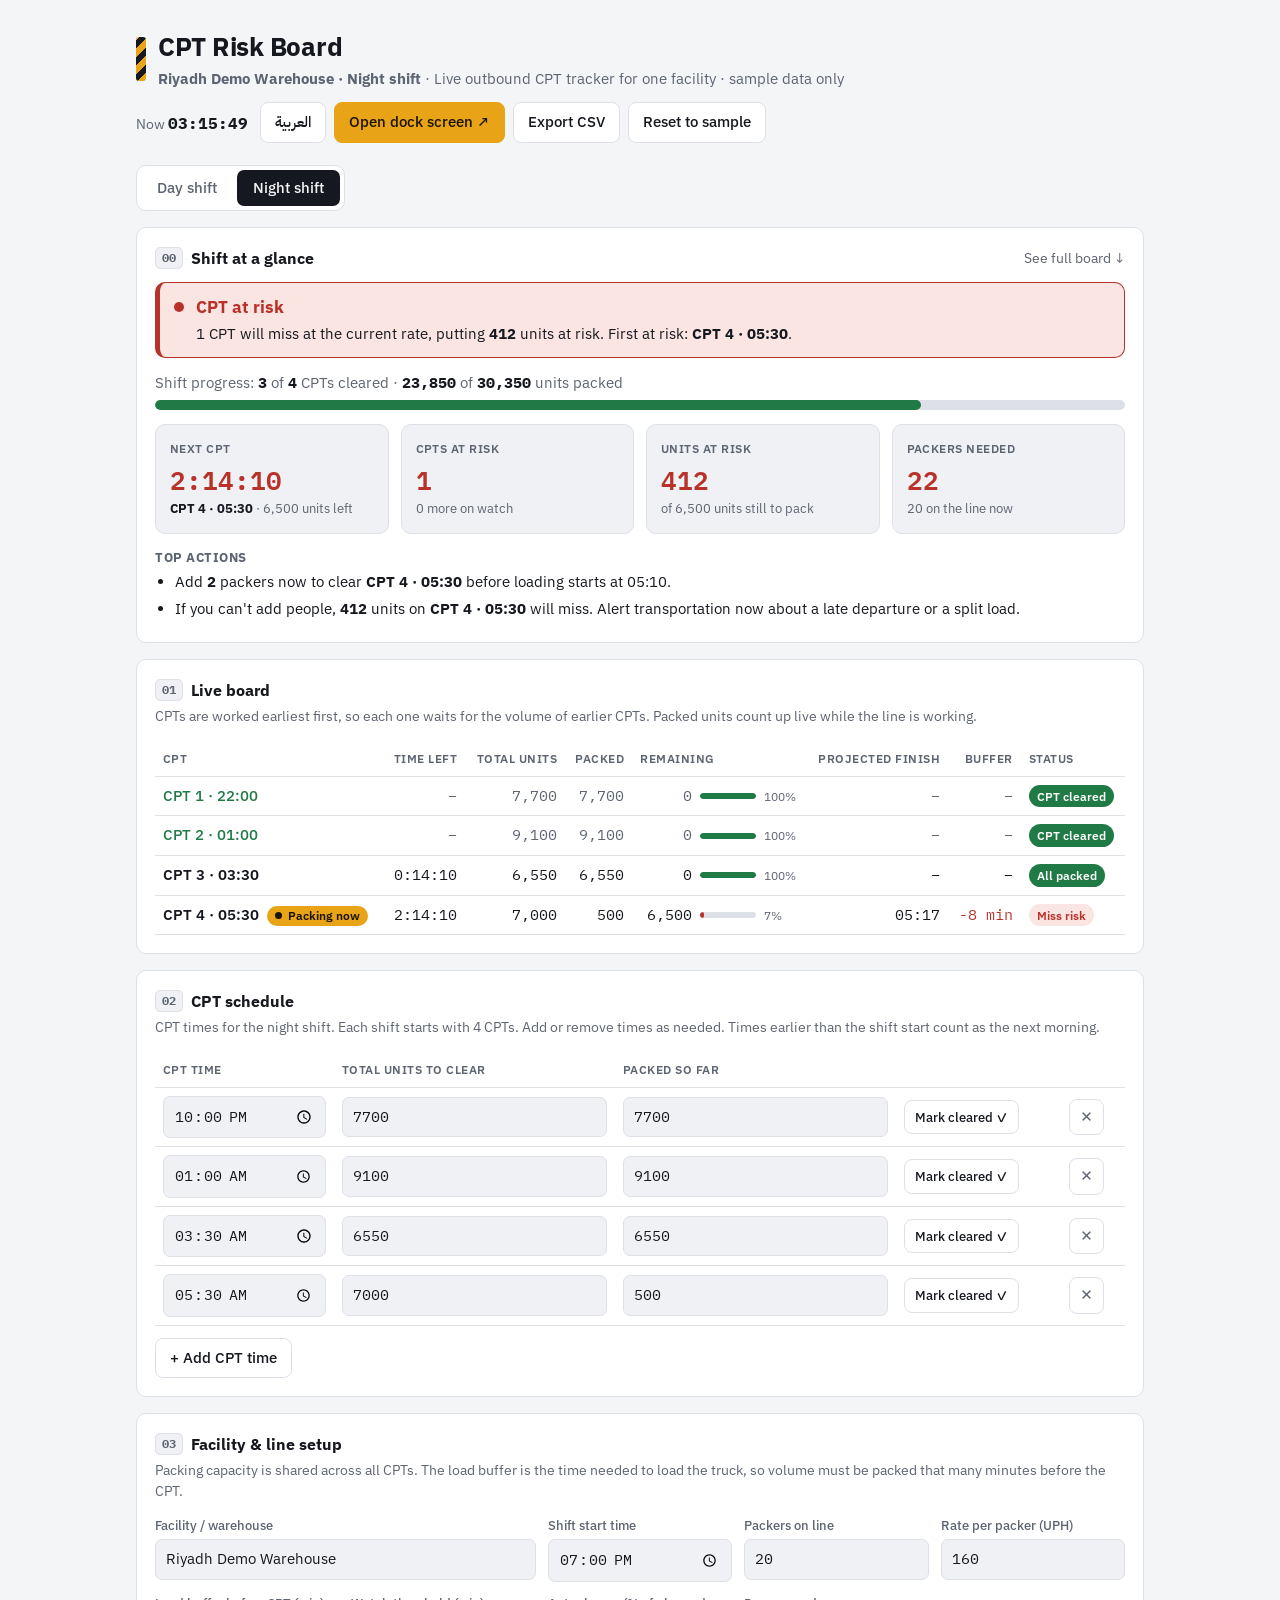
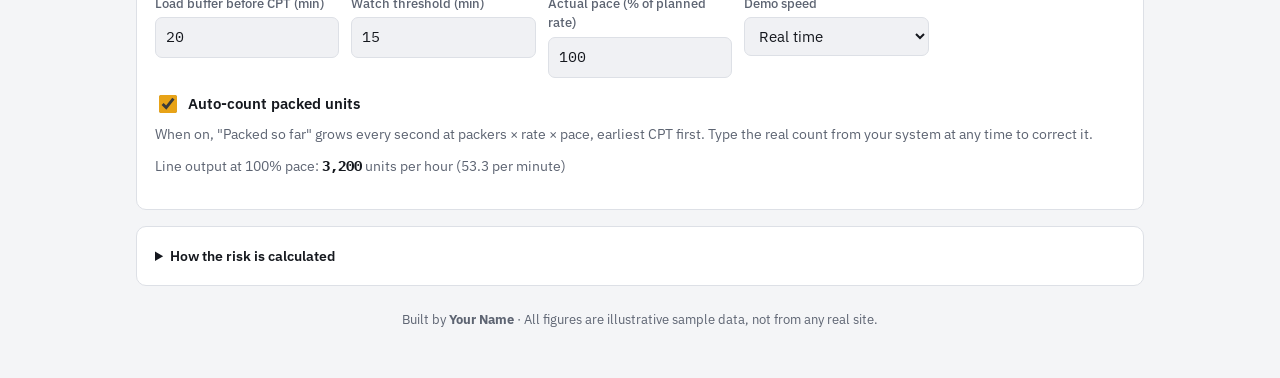
==== commit 6338fcf8: "added new updates" ====
--- a/index.html
+++ b/index.html
@@ -21,6 +21,7 @@
       </div>
     </div>
     <div class="actions">
+      <span class="speed-badge" id="speedBadge" hidden></span>
       <div class="clock"><span data-i18n="clockLabel">Now</span> <b id="clock">--:--:--</b></div>
       <button id="langBtn" class="lang" lang="ar">العربية</button>
       <a id="dockLink" class="btn primary" href="dock.html" target="_blank" rel="noopener" data-i18n="dock">Open dock screen ↗</a>
@@ -87,7 +88,12 @@
       <div><label for="rate" data-i18n="rate">Rate per packer (UPH)</label><input id="rate" type="number" min="0" step="5"></div>
       <div><label for="loadBuf" data-i18n="loadBuf">Load buffer before CPT (min)</label><input id="loadBuf" type="number" min="0" step="5"></div>
       <div><label for="watchMin" data-i18n="watchMin">Watch threshold (min)</label><input id="watchMin" type="number" min="0" step="5"></div>
+      <div><label for="pace" data-i18n="pace">Actual pace (% of planned rate)</label><input id="pace" type="number" min="0" max="200" step="5"></div>
+      <div><label for="speed" data-i18n="speed">Demo speed</label>
+        <select id="speed"><option value="1" data-i18n="speed1">Real time</option><option value="10" data-i18n="speed10">10× (demo)</option><option value="60" data-i18n="speed60">60× (demo)</option></select></div>
     </div>
+    <label class="toggle"><input id="auto" type="checkbox"> <span data-i18n="autoCount">Auto-count packed units</span></label>
+    <p class="hint toggle-hint" data-i18n="autoHint"></p>
     <p class="derived" id="capLine"></p>
   </section>
 
--- a/css/style.css
+++ b/css/style.css
@@ -100,6 +100,19 @@
 .grid .wide{grid-column:span 2}
 @media (max-width:600px){ .grid .wide{grid-column:auto} }
 
+select{width:100%;font:inherit;color:var(--text);background:var(--surface-2);border:1px solid var(--border);border-radius:7px;padding:8px 10px}
+.toggle{display:inline-flex;align-items:center;gap:8px;margin-top:14px;font-size:.92rem;font-weight:600;color:var(--text);cursor:pointer}
+.toggle input{width:18px;height:18px;accent-color:var(--accent)}
+.toggle-hint{margin:4px 0 0}
+.speed-badge{font-size:.8rem;font-weight:700;padding:4px 10px;border-radius:999px;background:var(--accent);color:var(--accent-ink)}
+.speed-badge[hidden]{display:none}
+.now-tag{display:inline-flex;align-items:center;gap:6px;font-size:.74rem;font-weight:600;color:var(--accent-ink);background:var(--accent);border-radius:999px;padding:1px 8px;margin-inline-start:8px;white-space:nowrap;vertical-align:middle}
+.now-tag::before{content:"";width:7px;height:7px;border-radius:50%;background:var(--accent-ink);animation:pulse 1.2s ease-in-out infinite}
+@keyframes pulse{0%,100%{opacity:1}50%{opacity:.25}}
+@media (prefers-reduced-motion: reduce){ .now-tag::before{animation:none} }
+.tile .now-tag{font-size:.9rem;padding:3px 12px;margin:0}
+.tile .t-tags{display:flex;gap:8px;align-items:center;flex-wrap:wrap;justify-content:flex-end}
+
 /* Day / night shift tabs */
 .shift-tabs{display:inline-flex;gap:4px;padding:4px;margin-bottom:16px;background:var(--surface);border:1px solid var(--border);border-radius:10px}
 .shift-tabs button{border:none;background:transparent;padding:7px 16px;border-radius:7px;color:var(--muted)}
@@ -138,15 +151,22 @@
 .tile .t-top{display:flex;justify-content:space-between;align-items:center;gap:10px}
 .tile .t-name{font-size:1.5rem;font-weight:700;line-height:1.25}
 .tile .t-count{font-family:"IBM Plex Mono",monospace;font-size:3.6rem;font-weight:600;line-height:1.1;margin:14px 0 12px}
-.tile .t-done{font-family:inherit;font-size:2.6rem;color:var(--ok)}
+.tile .t-units{display:flex;align-items:baseline;gap:10px;flex-wrap:wrap;margin:14px 0 2px}
+.tile .t-num{font-family:"IBM Plex Mono",monospace;font-size:3.6rem;font-weight:600;line-height:1.05}
+.tile .t-cap{font-size:1.1rem;color:var(--muted)}
+.tile .t-clock{font-family:"IBM Plex Mono",monospace;font-size:1.35rem;color:var(--muted);margin-bottom:12px}
+html[lang="ar"] .tile .t-clock{font-family:inherit}
+.tile .t-final{font-size:2.6rem;font-weight:700;line-height:1.15;margin:16px 0 12px}
+.tile .t-final.ok{color:var(--ok)} .tile .t-final.bad{color:var(--bad)}
 .tile .bar{height:12px;margin-bottom:10px}
 .tile .t-meta{display:flex;justify-content:space-between;gap:10px;flex-wrap:wrap;font-size:1.05rem;color:var(--muted)}
 .tile .t-meta b{color:var(--text);font-family:"IBM Plex Mono",monospace}
 .tile .badge{font-size:1rem;padding:4px 12px}
 .tile.ok{border-color:var(--ok)} .tile.warn{border-color:var(--warn)} .tile.bad{border-color:var(--bad);background:var(--bad-bg)}
 .tile.done{border-color:var(--ok);background:var(--ok-bg)}
-.tile.bad .t-count{color:var(--bad)}
-.tile.muted,.tile.past{opacity:.6}
+.tile.bad .t-num{color:var(--bad)} .tile.warn .t-num{color:var(--warn)}
+.tile.muted{opacity:.6}
+.tile.final{border-style:solid;border-width:3px;border-inline-start-width:12px}
 .tile.bad .badge.bad{background:var(--bad);color:#fff}
 .tile .t-meta b.neg{color:var(--bad)} .tile .t-meta b.tight{color:var(--warn)} .tile .t-meta b.pos{color:var(--ok)}
 
@@ -177,7 +197,8 @@
 @media (max-width:600px){
   body.dock-page{padding:16px}
   .dock-clock{font-size:1.8rem}
-  .tile .t-count{font-size:2.6rem}
+  .tile .t-num{font-size:2.8rem}
+  .tile .t-final{font-size:2rem}
   .congrats-title,body.dock-page .congrats-title{font-size:1.6rem}
 }
 @media print{
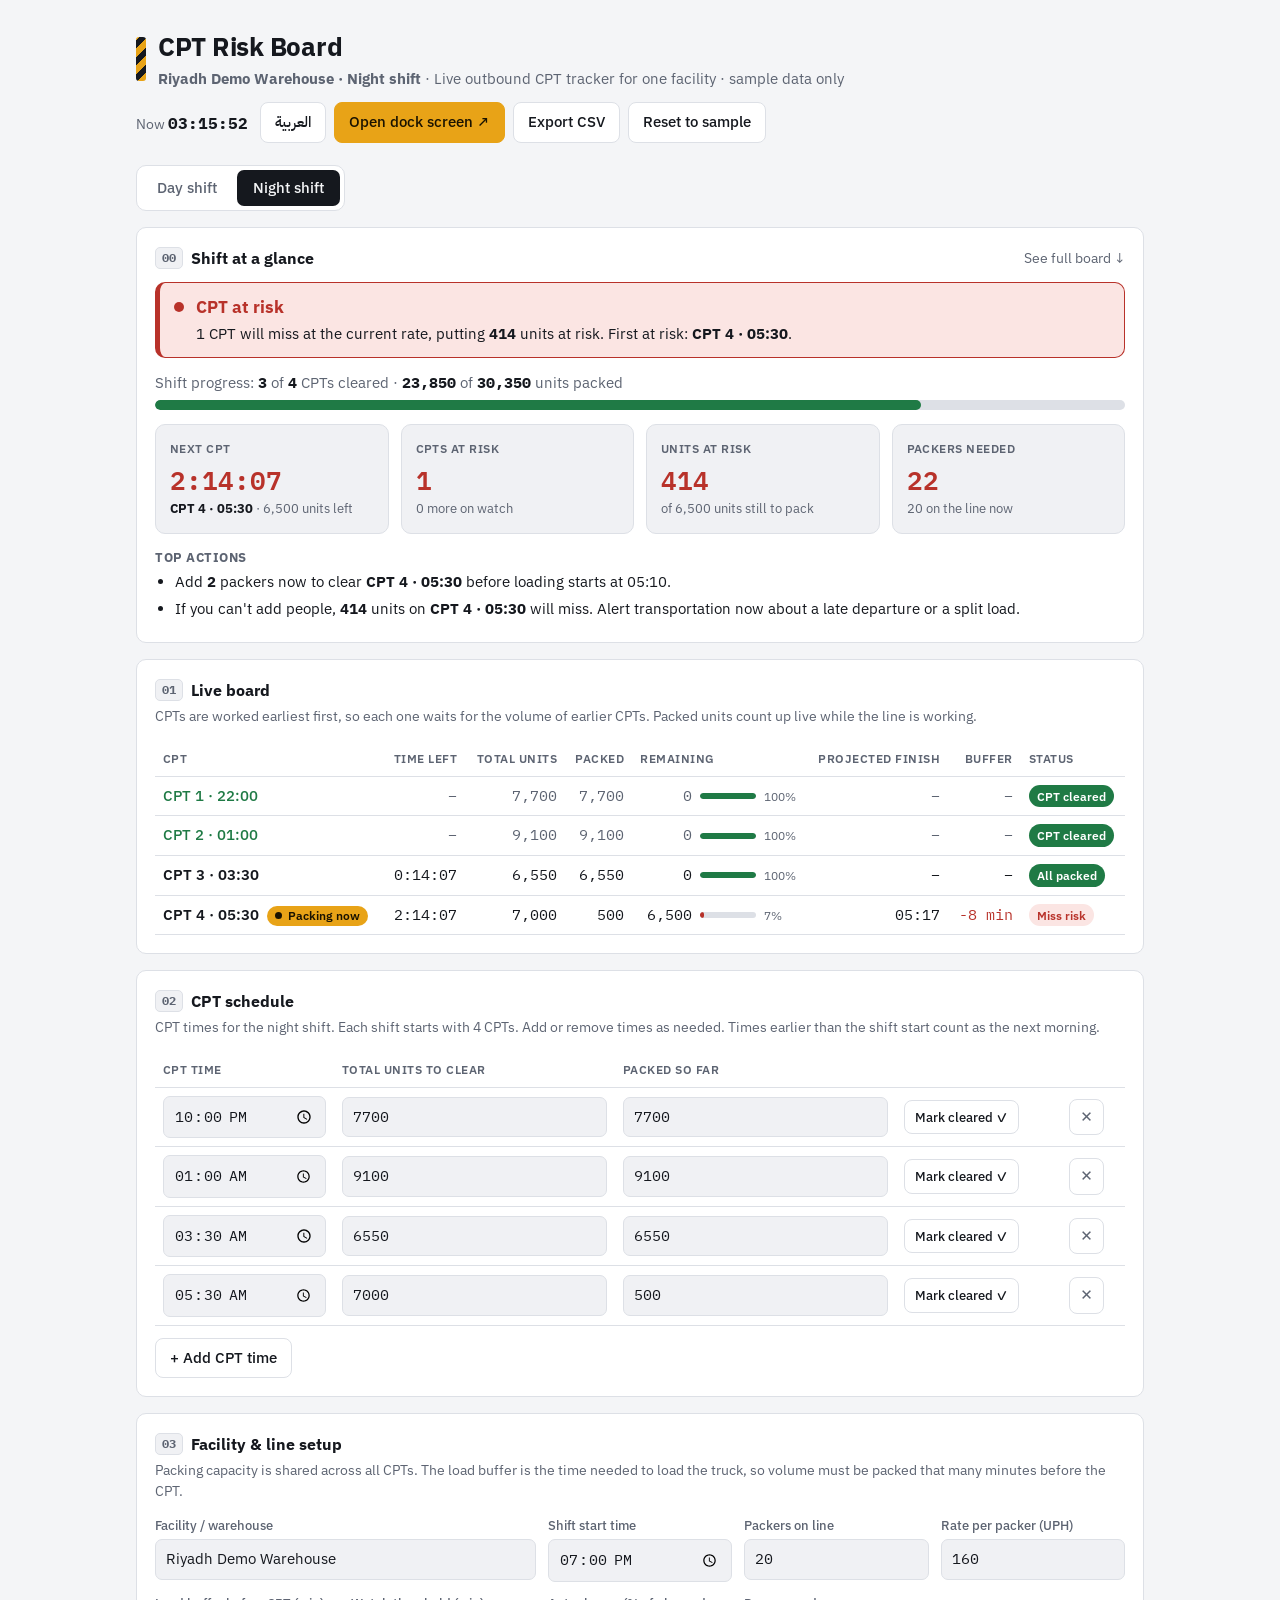
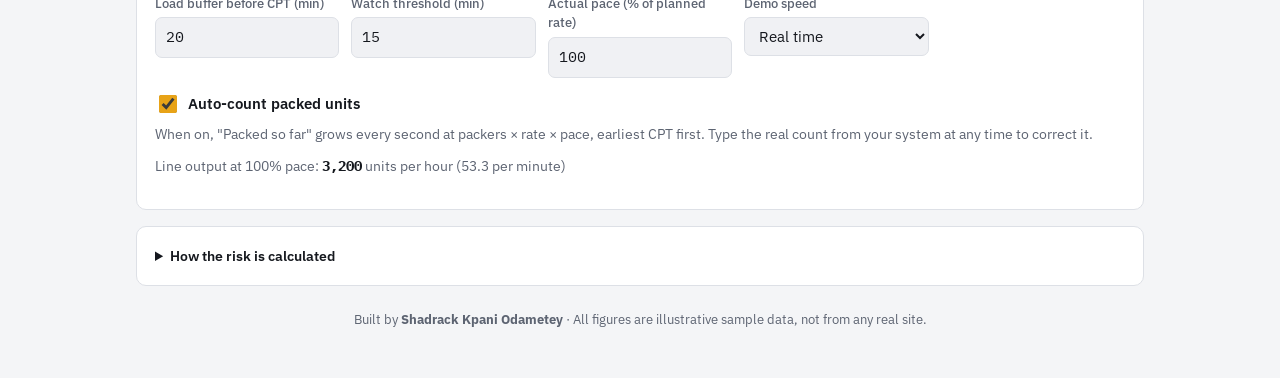
==== commit 0bda461c: "Final changes made" ====
--- a/index.html
+++ b/index.html
@@ -104,7 +104,7 @@
     </details>
   </section>
 
-  <footer><span data-i18n="builtBy">Built by</span> <b class="author">Your Name</b> · <span data-i18n="footerNote">All figures are illustrative sample data, not from any real site.</span></footer>
+  <footer><span data-i18n="builtBy">Built by</span> <b class="author">Shadrack Kpani Odametey</b> · <span data-i18n="footerNote">All figures are illustrative sample data, not from any real site.</span></footer>
 </div>
 
 <script src="js/i18n.js" defer></script>
--- a/css/style.css
+++ b/css/style.css
@@ -170,6 +170,60 @@
 .tile.bad .badge.bad{background:var(--bad);color:#fff}
 .tile .t-meta b.neg{color:var(--bad)} .tile .t-meta b.tight{color:var(--warn)} .tile .t-meta b.pos{color:var(--ok)}
 
+/* Dock screen: current CPT hero panel */
+.hero{margin-bottom:22px}
+.hero-card{border-radius:20px;padding:24px 32px 26px;background:var(--surface);border:3px solid var(--border);border-inline-start-width:16px}
+.hero-card.ok{border-color:var(--ok)} .hero-card.warn{border-color:var(--warn);background:var(--warn-bg)}
+.hero-card.bad{border-color:var(--bad);background:var(--bad-bg)} .hero-card.done{border-color:var(--ok);background:var(--ok-bg)}
+.h-top{display:flex;justify-content:space-between;align-items:center;gap:12px;flex-wrap:wrap}
+.h-kicker{font-size:1.05rem;font-weight:700;text-transform:uppercase;letter-spacing:.08em;color:var(--muted)}
+html[lang="ar"] .h-kicker{text-transform:none;letter-spacing:0}
+.hero-card .now-tag{font-size:1.05rem;padding:4px 14px;margin:0}
+.hero-card .badge{font-size:1.15rem;padding:5px 16px}
+.hero-card .badge.bad{background:var(--bad);color:#fff} .hero-card .badge.warn{background:var(--warn);color:#fff}
+.h-name{font-size:2.6rem;font-weight:700;line-height:1.15;margin-top:4px}
+.h-main{display:flex;justify-content:space-between;align-items:flex-end;gap:24px;flex-wrap:wrap;margin:6px 0 14px}
+.h-num{font-family:"IBM Plex Mono",monospace;font-size:clamp(4.5rem,10vw,8.5rem);font-weight:600;line-height:1}
+.hero-card.bad .h-num{color:var(--bad)} .hero-card.warn .h-num{color:var(--warn)}
+.h-cap{font-size:1.6rem;color:var(--muted);margin-top:6px}
+.h-cap b{color:var(--text);font-family:"IBM Plex Mono",monospace}
+.h-final{font-size:clamp(3rem,7vw,6rem);font-weight:700;line-height:1.05}
+.h-final.ok{color:var(--ok)} .h-final.bad{color:var(--bad)}
+.h-right{text-align:end}
+.h-count{font-family:"IBM Plex Mono",monospace;font-size:clamp(3rem,6.5vw,6rem);font-weight:600;line-height:1}
+.h-side-label{font-size:1.4rem;color:var(--muted);margin-top:6px}
+.h-progress .bar{height:22px}
+.h-pct{display:flex;justify-content:space-between;gap:12px;font-size:1.35rem;color:var(--muted);margin-top:8px}
+.h-pct b{color:var(--text);font-family:"IBM Plex Mono",monospace}
+.h-facts{display:flex;gap:16px 40px;flex-wrap:wrap;margin-top:16px;padding-top:14px;border-top:1px solid var(--border)}
+.h-facts div{display:flex;flex-direction:column}
+.h-facts span{font-size:1rem;color:var(--muted)}
+.h-facts b{font-family:"IBM Plex Mono",monospace;font-size:1.7rem}
+.h-facts b.neg{color:var(--bad)} .h-facts b.tight{color:var(--warn)} .h-facts b.pos{color:var(--ok)}
+.others-title{font-size:1.1rem;color:var(--muted);text-transform:uppercase;letter-spacing:.06em;margin:0 0 10px}
+html[lang="ar"] .others-title{text-transform:none;letter-spacing:0}
+.others-title[hidden]{display:none}
+/* Smaller tiles under the hero */
+.tiles.small{grid-template-columns:repeat(auto-fill,minmax(240px,1fr));gap:14px}
+.tiles.small .tile{padding:14px 16px;border-radius:14px;border-inline-start-width:8px}
+.tiles.small .t-name{font-size:1.15rem}
+.tiles.small .t-num{font-size:2.2rem}
+.tiles.small .t-cap{font-size:.95rem}
+.tiles.small .t-units{margin:8px 0 0}
+.tiles.small .t-clock{font-size:1rem;margin-bottom:8px}
+.tiles.small .t-final{font-size:1.6rem;margin:10px 0 8px}
+.tiles.small .bar{height:8px;margin-bottom:8px}
+.tiles.small .t-meta{font-size:.92rem}
+.tiles.small .badge{font-size:.85rem;padding:2px 10px}
+.tiles.small .now-tag{font-size:.8rem;padding:2px 10px}
+@media (max-width:700px){
+  .hero-card{padding:18px 18px 20px;border-inline-start-width:10px}
+  .h-name{font-size:1.7rem}
+  .h-main{flex-direction:column;align-items:flex-start}
+  .h-right{text-align:start}
+  .h-cap,.h-side-label,.h-pct{font-size:1.1rem}
+}
+
 /* Celebration */
 .confetti-canvas{position:fixed;inset:0;width:100%;height:100%;pointer-events:none;z-index:60}
 .congrats{position:fixed;inset:0;z-index:55;display:flex;align-items:center;justify-content:center;padding:16px;background:rgba(10,12,16,.35);opacity:0;pointer-events:none;transition:opacity .3s}
@@ -206,3 +260,4 @@
   body{background:#fff;color:#000}
   section{break-inside:avoid}
 }
+html[lang="ar"] .h-facts b,html[lang="ar"] .tile .t-meta b,html[lang="ar"] td.n{font-family:"IBM Plex Sans Arabic","IBM Plex Mono",sans-serif}
